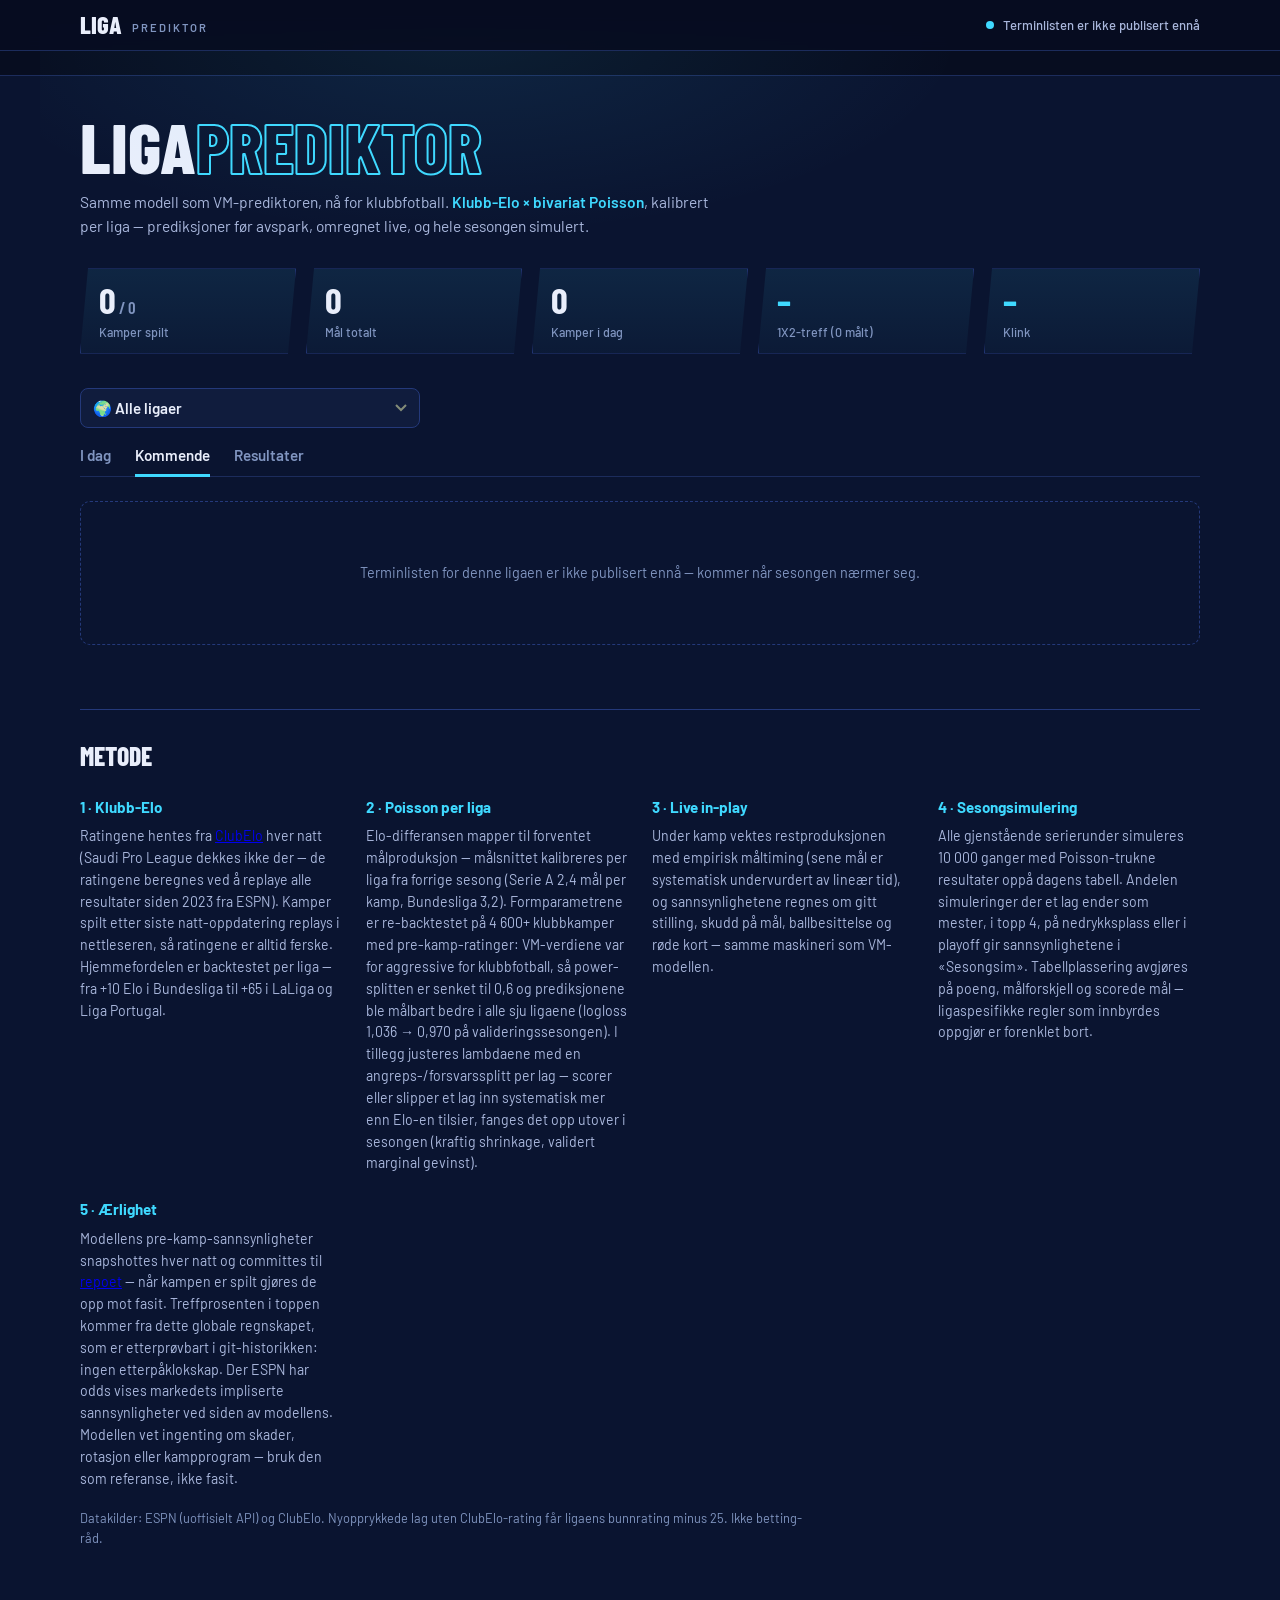
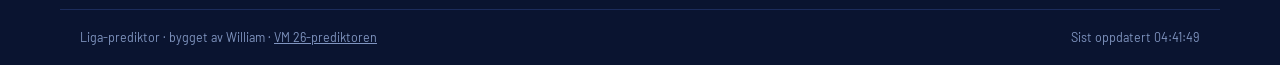
==== site/liga.html @ 2facfec6 "«Alle ligaer» som standard landing + VM-knappen fjernet - Ny all-modus: alle terminlister hentes par" ====
<!DOCTYPE html>
<html lang="nb">
<head>
<meta charset="UTF-8">
<meta name="viewport" content="width=device-width, initial-scale=1.0">
<title>Liga-prediktor · Elo × Poisson</title>
<meta name="description" content="Live prediksjonsmodell for Eliteserien, Premier League, LaLiga, Bundesliga, Serie A, Liga Portugal og Saudi Pro League — klubb-Elo, bivariat Poisson og sesongsimulering.">
<meta property="og:type" content="website">
<meta property="og:title" content="Liga-prediktor">
<meta property="og:description" content="7 ligaer · klubb-Elo × bivariat Poisson · live data fra ESPN. Kampprediksjoner, tabell og simulerte tittel- og nedrykkssjanser.">
<meta property="og:url" content="https://wilolstad.github.io/vm2026-modell/liga.html">
<meta property="og:image" content="https://wilolstad.github.io/vm2026-modell/og.png">
<meta name="twitter:card" content="summary_large_image">
<link rel="preconnect" href="https://fonts.googleapis.com">
<link rel="preconnect" href="https://fonts.gstatic.com" crossorigin>
<link href="https://fonts.googleapis.com/css2?family=Barlow:wght@400;500;600;700&family=Barlow+Condensed:wght@600;700;800&family=IBM+Plex+Mono:wght@400;500;600;700&display=swap" rel="stylesheet">
<link rel="stylesheet" href="styles.css?v=signatur1">
<link rel="icon" href="data:image/svg+xml,<svg xmlns='http://www.w3.org/2000/svg' viewBox='0 0 100 100'><rect width='100' height='100' fill='%230a1430'/><text x='50' y='76' font-size='64' font-family='Arial Black,Arial' font-weight='900' text-anchor='middle' fill='%233fd9ff'>⚽</text></svg>">
</head>
<body>

<header class="topbar">
  <div class="topbar-inner">
    <div class="brand">
      <span class="brand-mark">LIGA</span>
      <span class="brand-sub">Prediktor</span>
    </div>
    <div class="topbar-status" id="topbar-status">
      <span class="dot dot-idle" id="status-dot"></span>
      <span id="status-text">Henter data …</span>
    </div>
  </div>
</header>

<div class="ticker" id="ticker" aria-hidden="true">
  <div class="ticker-track" id="ticker-track"></div>
</div>

<main class="wrap">

  <section class="hero" id="hero">
    <h1 class="masthead">Liga<span class="outline">prediktor</span></h1>
    <p class="hero-sub">Samme modell som VM-prediktoren, nå for klubbfotball. <b>Klubb-Elo × bivariat Poisson</b>, kalibrert per liga — prediksjoner før avspark, omregnet live, og hele sesongen simulert.</p>
    <div class="stats" id="stats"></div>
  </section>

  <section class="controls">
    <div class="lg-row">
      <select id="lg-select" class="lg-select" aria-label="Velg liga"></select>
    </div>
    <nav class="tabs" id="tabs">
      <button data-tab="today"    class="tab">I dag</button>
      <button data-tab="upcoming" class="tab">Kommende</button>
      <button data-tab="results"  class="tab">Resultater</button>
      <button data-tab="table"    class="tab">Tabell</button>
      <button data-tab="sim"      class="tab">Sesongsim</button>
      <button data-tab="power"    class="tab">Elo-rangering</button>
    </nav>
  </section>

  <section id="content" class="content">
    <div class="loading" id="loading">
      <div class="spinner"></div>
      <p>Laster kamper og ratinger …</p>
    </div>
  </section>

  <section class="method">
    <h2>Metode</h2>
    <div class="method-grid">
      <div>
        <h3>1 · Klubb-Elo</h3>
        <p>Ratingene hentes fra <a href="http://clubelo.com" rel="noopener">ClubElo</a> hver natt (Saudi Pro League dekkes ikke der — de ratingene beregnes ved å replaye alle resultater siden 2023 fra ESPN). Kamper spilt etter siste natt-oppdatering replays i nettleseren, så ratingene er alltid ferske. Hjemmefordelen er backtestet per liga — fra +10 Elo i Bundesliga til +65 i LaLiga og Liga Portugal.</p>
      </div>
      <div>
        <h3>2 · Poisson per liga</h3>
        <p>Elo-differansen mapper til forventet målproduksjon — målsnittet kalibreres per liga fra forrige sesong (Serie A 2,4 mål per kamp, Bundesliga 3,2). Formparametrene er re-backtestet på 4 600+ klubbkamper med pre-kamp-ratinger: VM-verdiene var for aggressive for klubbfotball, så power-splitten er senket til 0,6 og prediksjonene ble målbart bedre i alle sju ligaene (logloss 1,036 → 0,970 på valideringssesongen). I tillegg justeres lambdaene med en angreps-/forsvarssplitt per lag — scorer eller slipper et lag inn systematisk mer enn Elo-en tilsier, fanges det opp utover i sesongen (kraftig shrinkage, validert marginal gevinst).</p>
      </div>
      <div>
        <h3>3 · Live in-play</h3>
        <p>Under kamp vektes restproduksjonen med empirisk måltiming (sene mål er systematisk undervurdert av lineær tid), og sannsynlighetene regnes om gitt stilling, skudd på mål, ballbesittelse og røde kort — samme maskineri som VM-modellen.</p>
      </div>
      <div>
        <h3>4 · Sesongsimulering</h3>
        <p>Alle gjenstående serierunder simuleres 10&nbsp;000 ganger med Poisson-trukne resultater oppå dagens tabell. Andelen simuleringer der et lag ender som mester, i topp 4, på nedrykksplass eller i playoff gir sannsynlighetene i «Sesongsim». Tabellplassering avgjøres på poeng, målforskjell og scorede mål — ligaspesifikke regler som innbyrdes oppgjør er forenklet bort.</p>
      </div>
      <div>
        <h3>5 · Ærlighet</h3>
        <p>Modellens pre-kamp-sannsynligheter snapshottes hver natt og committes til <a href="https://github.com/wilolstad/vm2026-modell" rel="noopener">repoet</a> — når kampen er spilt gjøres de opp mot fasit. Treffprosenten i toppen kommer fra dette globale regnskapet, som er etterprøvbart i git-historikken: ingen etterpåklokskap. Der ESPN har odds vises markedets impliserte sannsynligheter ved siden av modellens. Modellen vet ingenting om skader, rotasjon eller kampprogram — bruk den som referanse, ikke fasit.</p>
      </div>
    </div>
    <p class="method-note">Datakilder: ESPN (uoffisielt API) og ClubElo. Nyopprykkede lag uten ClubElo-rating får ligaens bunnrating minus 25. Ikke betting-råd.</p>
  </section>

</main>

<footer class="footer">
  <span>Liga-prediktor · bygget av William · <a href="index.html" style="color:inherit">VM 26-prediktoren</a></span>
  <span id="last-updated"></span>
</footer>

<div class="modal-backdrop" id="modal" hidden>
  <div class="modal" id="modal-card" role="dialog" aria-modal="true"></div>
</div>

<script src="liga.js"></script>
</body>
</html>
---- site/styles.css ----
/* «Signatur» — marineblå studio-identitet, lesbarhet først.
   Elektrisk cyan = modellen, gult = marked/odds. Flate datapaneler;
   skråkutt og glød brukes kun som signatur (stat-chips, LIVE-merker).
   Barlow for innhold, Barlow Condensed til store overskrifter,
   IBM Plex Mono til tall/ticker. */

:root {
  --paper: #0a1430;
  --paper-2: #0c1737;
  --panel: #101c3d;
  --panel-2: #16234a;
  --line: #1c2c5c;
  --line-hard: #24397a;
  --ink: #e9eefb;
  --ink-dim: #a9b7dc;
  --ink-faint: #8095c0;
  --volt: #3fd9ff;
  --volt-dim: #38b8dd;
  --live: #ff453a;
  --away: #8ea3cf;
  --market: #ffd23f;
  --red: #e5484d;
  --disp: "Barlow Condensed", "Arial Narrow", sans-serif;
  --sans: "Barlow", -apple-system, "Segoe UI", sans-serif;
  --mono: "IBM Plex Mono", "SF Mono", ui-monospace, monospace;
}

* { box-sizing: border-box; margin: 0; padding: 0; }

html { scroll-behavior: smooth; }

body {
  background: var(--paper);
  color: var(--ink);
  font-family: var(--sans);
  font-size: 15px;
  line-height: 1.55;
  -webkit-font-smoothing: antialiased;
}

::selection { background: var(--volt); color: #0a1430; }

/* ---------- topbar + ticker ---------- */

.topbar {
  position: sticky; top: 0; z-index: 50;
  background: rgba(7, 13, 32, 0.92);
  backdrop-filter: blur(10px);
  border-bottom: 1px solid var(--line);
}
.topbar-inner {
  max-width: 1160px; margin: 0 auto; padding: 12px 20px;
  display: flex; align-items: center; justify-content: space-between; gap: 16px;
}
.brand { display: flex; align-items: baseline; gap: 10px; }
.brand-mark {
  font-family: var(--disp); font-weight: 800; font-size: 1.55rem;
  line-height: 1; text-transform: uppercase;
}
.brand-mark b { color: var(--volt); }
.brand-sub {
  font-size: 0.7rem; text-transform: uppercase; letter-spacing: 0.18em;
  color: var(--ink-faint); font-weight: 600; transform: translateY(-2px);
}
.topbar-status {
  display: flex; align-items: center; gap: 9px;
  font-size: 0.82rem; color: var(--ink-dim); font-weight: 500; text-align: right;
}
.dot { width: 8px; height: 8px; border-radius: 50%; flex: 0 0 auto; }
.dot-idle { background: var(--ink-faint); }
.dot-ok   { background: var(--volt); }
.dot-live { background: var(--live); animation: pulse 1.3s ease-in-out infinite; }
.dot-err  { background: var(--red); }

@keyframes pulse {
  0%, 100% { box-shadow: 0 0 0 0 rgba(255, 69, 58, 0.6); }
  50%      { box-shadow: 0 0 0 7px rgba(255, 69, 58, 0); }
}

.ticker {
  background: #070d20; border-bottom: 1px solid var(--line);
  overflow: hidden; white-space: nowrap;
}
.ticker-track {
  display: inline-flex; align-items: center; gap: 36px;
  padding: 8px 0; font-family: var(--mono); font-size: 0.78rem;
  color: var(--ink-dim);
  animation: tick 70s linear infinite; will-change: transform;
}
.ticker:hover .ticker-track { animation-play-state: paused; }
@keyframes tick { from { transform: translateX(0); } to { transform: translateX(-50%); } }
.tk b { color: var(--ink); font-weight: 600; }
.tk.live { color: var(--live); font-weight: 600; }
.tk.pre b { color: var(--volt); }
.tk-sep { color: var(--line-hard); }

/* ---------- layout ---------- */

.wrap { max-width: 1160px; margin: 0 auto; padding: 38px 20px 60px; }

.hero {
  margin-bottom: 34px; position: relative;
}
.hero::before {
  content: ""; position: absolute; inset: -80px -40px 0;
  background: radial-gradient(60% 90% at 35% 0%, rgba(63, 217, 255, 0.09), transparent 70%);
  pointer-events: none;
}
.masthead {
  font-family: var(--disp); font-weight: 800; text-transform: uppercase;
  font-size: clamp(2.6rem, 7vw, 4.4rem); line-height: 0.92;
}
.masthead .outline {
  color: transparent; -webkit-text-stroke: 2px var(--volt);
}
.hero-sub {
  margin-top: 12px; color: var(--ink-dim); max-width: 640px; font-size: 0.97rem;
}
.hero-sub b { color: var(--volt); font-weight: 600; }

.stats {
  display: grid; grid-template-columns: repeat(auto-fit, minmax(150px, 1fr));
  gap: 10px; margin-top: 30px;
}
/* skråkuttet chip — del av Signatur-identiteten, brukes kun her og på LIVE */
.stat {
  padding: 12px 18px 10px;
  background: linear-gradient(180deg, rgba(63, 217, 255, 0.09), rgba(63, 217, 255, 0.03));
  border: 1px solid var(--line-hard);
  clip-path: polygon(8px 0, 100% 0, calc(100% - 8px) 100%, 0 100%);
}
.stat .v {
  font-family: var(--disp); font-size: 2.3rem; font-weight: 700; line-height: 1;
}
.stat .v small { font-size: 1.05rem; color: var(--ink-faint); font-weight: 600; }
.stat .k { font-size: 0.78rem; color: var(--ink-faint); margin-top: 5px; font-weight: 500; }
.stat.hit .v { color: var(--volt); }

/* ---------- controls ---------- */

.controls { margin-bottom: 24px; border-bottom: 1px solid var(--line); }
.tabs { display: flex; gap: 24px; flex-wrap: wrap; }
.tab {
  appearance: none; border: none; background: none; cursor: pointer;
  font-family: var(--sans); font-size: 0.95rem; font-weight: 600;
  color: var(--ink-faint); padding: 6px 0 10px;
  border-bottom: 3px solid transparent; margin-bottom: -1px;
  transition: color 0.12s ease;
}
.tab:hover { color: var(--ink-dim); }
.tab.active { color: var(--ink); border-bottom-color: var(--volt); }

.chips { display: flex; gap: 6px; flex-wrap: wrap; padding: 10px 0 14px; }
.chip {
  appearance: none; border: 1px solid var(--line); background: none; cursor: pointer;
  font-family: var(--sans); font-size: 0.8rem; font-weight: 500;
  color: var(--ink-faint); padding: 4px 12px; border-radius: 999px;
  transition: all 0.12s ease;
}
.chip:hover { color: var(--ink-dim); border-color: var(--line-hard); }
.chip.active { color: #0a1430; background: var(--volt); border-color: var(--volt); font-weight: 600; }

/* ---------- match list ---------- */

.day-head {
  display: flex; align-items: center; gap: 14px;
  font-size: 0.9rem; font-weight: 700; color: var(--ink-dim);
  margin: 30px 0 12px;
}
.day-head::after { content: ""; flex: 1; height: 1px; background: var(--line); }
.day-head:first-child { margin-top: 0; }

.match-grid {
  display: grid; grid-template-columns: repeat(auto-fill, minmax(330px, 1fr));
  gap: 12px;
}

.match {
  background: var(--panel); border: 1px solid var(--line); border-radius: 10px;
  padding: 14px 16px 12px;
  cursor: pointer; transition: border-color 0.12s ease, transform 0.12s ease, box-shadow 0.12s ease;
  display: flex; flex-direction: column; gap: 10px;
}
.match:hover {
  border-color: var(--volt-dim);
  transform: translateY(-1px);
  box-shadow: 0 4px 14px rgba(0, 0, 0, 0.35);
}
.match.is-live { border-color: rgba(255, 69, 58, 0.55); }
.match.is-norge { border-left: 4px solid; border-image: linear-gradient(180deg, #ba0c2f 34%, #fff 34% 63%, #00205b 63%) 1; }

.match-meta {
  display: flex; align-items: center; justify-content: space-between;
  font-size: 0.76rem; color: var(--ink-faint); font-weight: 500;
}
.match-meta .round { color: var(--ink-dim); font-weight: 600; }
.match-meta time, .match-meta .ko { font-family: var(--mono); }
.badge-live {
  color: #fff; background: linear-gradient(180deg, var(--live), #d63328);
  display: inline-flex; align-items: center; gap: 7px;
  font-weight: 700; font-family: var(--mono); font-size: 0.72rem;
  padding: 2px 10px;
  clip-path: polygon(5px 0, 100% 0, calc(100% - 5px) 100%, 0 100%);
}
.badge-live::before {
  content: ""; width: 6px; height: 6px; border-radius: 50%;
  background: #fff; animation: pulse 1.3s ease-in-out infinite;
}
.badge-ft { color: var(--ink-faint); }

.match-rows { display: flex; flex-direction: column; gap: 7px; }
.trow { display: flex; align-items: center; gap: 10px; }
.trow img { width: 22px; height: 22px; object-fit: contain; border-radius: 3px; flex: 0 0 auto; }
.trow .flag-ph {
  width: 22px; height: 22px; border-radius: 3px; flex: 0 0 auto;
  background: var(--panel-2); border: 1px dashed var(--line-hard);
}
.trow .tname {
  font-weight: 600; font-size: 0.98rem;
  flex: 1; min-width: 0; overflow: hidden; text-overflow: ellipsis; white-space: nowrap;
}
.trow .tname.tbd { color: var(--ink-faint); font-weight: 400; font-style: italic; }
.trow .tscore {
  font-family: var(--mono); font-weight: 700; font-size: 1.05rem;
  min-width: 22px; text-align: right;
}
.trow.loser .tname, .trow.loser .tscore { color: var(--ink-faint); }
.trow .pens { font-size: 0.72rem; color: var(--volt); font-weight: 600; }
.trow .prob-num { font-family: var(--mono); font-size: 0.78rem; color: var(--ink-faint); min-width: 42px; text-align: right; }
.trow .prob-num.fav { color: var(--volt); font-weight: 600; }

.prob-bar {
  display: flex; height: 7px; border-radius: 4px; overflow: hidden;
  background: var(--panel-2); margin-top: 1px;
}
.prob-bar .pH { background: var(--volt); }
.prob-bar .pD { background: var(--line-hard); }
.prob-bar .pA { background: var(--away); }

.match-foot {
  display: flex; align-items: center; justify-content: space-between; gap: 8px;
  font-size: 0.76rem; color: var(--ink-faint);
}
.match-foot .pred-tag { font-weight: 600; }
.pred-hit  { color: var(--volt-dim); }
.pred-miss { color: var(--red); }
.xres { color: var(--ink-dim); }

.empty {
  padding: 60px 20px; text-align: center; color: var(--ink-faint);
  border: 1px dashed var(--line-hard); border-radius: 10px; font-size: 0.9rem;
}

/* ---------- power ranking ---------- */

.power-table {
  width: 100%; border-collapse: collapse;
  border: 1px solid var(--line); border-radius: 10px; overflow: hidden;
  font-size: 0.92rem;
}
.power-table th {
  text-align: left; font-size: 0.74rem; color: var(--ink-faint);
  padding: 12px 14px; border-bottom: 1px solid var(--line-hard);
  background: var(--panel); font-weight: 600;
}
.power-table td { padding: 10px 14px; border-bottom: 1px solid var(--line); }
.power-table tbody tr:hover { background: var(--panel); }
.power-table tr:last-child td { border-bottom: none; }
.power-table .num { text-align: right; font-family: var(--mono); font-weight: 600; }
.power-table .rank { color: var(--ink-faint); width: 44px; font-family: var(--mono); }
.power-table tr:nth-child(-n+4) .rank { color: var(--volt); font-weight: 700; }
.power-table .tcell { display: flex; align-items: center; gap: 10px; font-weight: 600; }
.power-table .tcell img { width: 20px; height: 20px; object-fit: contain; border-radius: 3px; }
.power-table .up   { color: var(--volt-dim); }
.power-table .down { color: var(--red); }
.power-table .out td { opacity: 0.45; }
.power-table .out .tcell::after {
  content: "Ute"; font-size: 0.68rem; font-weight: 600;
  color: var(--red); border: 1px solid rgba(229, 72, 77, 0.5);
  padding: 1px 8px; border-radius: 999px;
}

/* ---------- vinnersjanser (sim) ---------- */

.sim-intro { color: var(--ink-dim); font-size: 0.88rem; margin-bottom: 16px; max-width: 640px; }
.sim-table .win { color: var(--volt); font-weight: 700; }
.sim-table .sim-barcol { width: 120px; }
.sim-bar { height: 8px; border-radius: 4px; background: var(--panel-2); overflow: hidden; }
.sim-bar i { display: block; height: 100%; background: var(--volt-dim); border-radius: 4px; }
.sim-norge td { background: rgba(63, 217, 255, 0.05); }
.sim-norge .tcell::after {
  content: "🇳🇴"; font-size: 0.8rem;
}

/* ---------- braketten ---------- */

.br-sec {
  display: flex; align-items: center; gap: 14px;
  font-family: var(--disp); font-size: 1.2rem; font-weight: 700;
  text-transform: uppercase; letter-spacing: 0.04em; color: var(--ink);
  margin: 26px 0 14px;
}
.br-sec::after { content: ""; flex: 1; height: 1px; background: var(--line); }
.br-sec .br-sub { font-family: var(--sans); font-size: 0.78rem; font-weight: 500; color: var(--ink-faint); text-transform: none; letter-spacing: 0; }

.groups {
  display: grid; grid-template-columns: repeat(auto-fill, minmax(175px, 1fr));
  gap: 10px;
}
.gtable { background: var(--panel); border: 1px solid var(--line); border-radius: 10px; padding: 10px 12px; }
.gname { font-size: 0.72rem; font-weight: 700; color: var(--ink-faint); margin-bottom: 8px; text-transform: uppercase; letter-spacing: 0.08em; }
.grow {
  display: flex; align-items: center; gap: 7px; padding: 3px 0;
  font-size: 0.82rem; color: var(--ink-faint);
}
.grow img { width: 16px; height: 16px; object-fit: contain; border-radius: 2px; }
.grow .gn { flex: 1; min-width: 0; overflow: hidden; text-overflow: ellipsis; white-space: nowrap; }
.grow .gd { font-family: var(--mono); font-size: 0.72rem; min-width: 26px; text-align: right; }
.grow .gp { font-family: var(--mono); font-weight: 700; min-width: 20px; text-align: right; }
.grow.adv { color: var(--ink); }
.grow.adv .gp { color: var(--volt); }

.norge-path {
  display: flex; align-items: center; gap: 10px; flex-wrap: wrap;
  background: var(--panel); border: 1px solid var(--line); border-radius: 10px;
  padding: 10px 16px; margin-bottom: 20px; font-size: 0.85rem; color: var(--ink-dim);
}
.norge-path .np-label { font-weight: 700; color: var(--ink); }
.norge-path .np-step b { color: var(--volt); font-family: var(--mono); font-weight: 600; }
.norge-path .np-arrow { color: var(--ink-faint); }

.bracket-scroll { overflow-x: auto; padding-bottom: 12px; }
.bracket { display: flex; gap: 12px; min-width: 1250px; align-items: stretch; }
.bracket.b2 { min-width: 1560px; }
.bcol { flex: 1; display: flex; flex-direction: column; min-width: 150px; }
.bracket.b2 .bcol { min-width: 156px; }
.bracket.b2 .bcenter { min-width: 200px; }
.bround {
  font-size: 0.66rem; font-weight: 700; color: var(--ink-faint);
  text-transform: uppercase; letter-spacing: 0.1em; margin-bottom: 10px; text-align: center;
}
.bcol-inner { flex: 1; display: flex; flex-direction: column; justify-content: space-around; gap: 8px; }
.bcenter-inner { justify-content: center; gap: 14px; }

.bmatch {
  position: relative;
  background: var(--panel); border: 1px solid var(--line); border-radius: 8px;
  padding: 6px 8px; cursor: pointer; transition: border-color 0.12s ease;
}
.bmatch:hover { border-color: var(--volt-dim); }
.bmatch.is-live { border-color: rgba(255, 69, 58, 0.55); }
.bmatch.bfinal { border-color: var(--line-hard); box-shadow: 0 0 0 1px var(--line-hard); }

/* koblingsstubber mot midten */
.half-l .bmatch::after, .half-r .bmatch::before {
  content: ""; position: absolute; top: 50%; width: 12px; height: 1px;
  background: var(--line-hard);
}
.half-l .bmatch::after { right: -13px; }
.half-r .bmatch::before { left: -13px; }

.bronze-wrap { margin-top: 18px; }
.bronze-wrap .bround { margin-bottom: 6px; }

.brow { display: flex; align-items: center; gap: 6px; padding: 2px 0; font-size: 0.76rem; }
.brow img { width: 16px; height: 16px; object-fit: contain; border-radius: 2px; flex: 0 0 auto; }
.brow .bph { width: 16px; height: 16px; border-radius: 2px; background: var(--panel-2); border: 1px dashed var(--line-hard); flex: 0 0 auto; }
.brow .bn { flex: 1; min-width: 0; overflow: hidden; text-overflow: ellipsis; white-space: nowrap; font-weight: 600; }
.brow .bn .bslot { font-style: normal; font-family: var(--mono); font-size: 0.62rem; color: var(--ink-faint); font-weight: 500; }
.brow .bs { font-family: var(--mono); font-weight: 700; }
.brow .bs i { font-style: normal; color: var(--volt); font-size: 0.7rem; }
.brow .bp { font-family: var(--mono); font-size: 0.72rem; color: var(--ink-faint); }
.brow .bp.fav { color: var(--volt); font-weight: 600; }
.brow.bwin .bn { color: var(--ink); }
.brow.bloss { opacity: 0.5; }
.brow.tbd .bn { color: var(--ink-dim); font-weight: 500; }

.champ {
  background: linear-gradient(160deg, rgba(63, 217, 255, 0.08), transparent 60%), var(--panel);
  border: 1px solid var(--volt-dim); border-radius: 12px;
  padding: 18px 14px; text-align: center;
}
.champ img { width: 44px; height: 44px; object-fit: contain; margin-bottom: 8px; }
.champ .cn { font-family: var(--disp); font-size: 1.3rem; font-weight: 800; text-transform: uppercase; }
.champ .cp { font-family: var(--mono); color: var(--volt); font-weight: 700; font-size: 1.05rem; margin-top: 2px; }
.champ .crest { font-size: 0.7rem; color: var(--ink-faint); margin-top: 10px; }

/* ---------- bets ---------- */

.bet-hero {
  background: linear-gradient(150deg, rgba(63, 217, 255, 0.09), transparent 55%), var(--panel);
  border: 1px solid var(--volt-dim); border-radius: 14px;
  padding: 20px 24px; margin-bottom: 26px; cursor: pointer;
  transition: transform 0.12s ease;
}
.bet-hero:hover { transform: translateY(-1px); }
.bh-label {
  font-size: 0.7rem; font-weight: 700; text-transform: uppercase; letter-spacing: 0.14em;
  color: var(--volt); margin-bottom: 6px;
}
.bh-market { font-family: var(--disp); font-size: 1.7rem; font-weight: 800; line-height: 1.1; }
.bh-match { color: var(--ink-dim); font-size: 0.9rem; margin-top: 4px; }
.bh-nums { display: flex; gap: 22px; margin-top: 14px; font-size: 0.85rem; color: var(--ink-faint); flex-wrap: wrap; }
.bh-nums b { font-family: var(--mono); color: var(--ink); font-size: 1.05rem; }
.bh-edge b { color: var(--volt); }

.bets-table .bmatchname { color: var(--ink-dim); font-size: 0.84rem; }
.bet-row { cursor: pointer; }

.ledger { display: grid; grid-template-columns: repeat(auto-fit, minmax(170px, 1fr)); gap: 10px; }
.led-card {
  background: var(--panel); border: 1px solid var(--line); border-radius: 10px;
  padding: 14px 16px;
}
.led-card .v { font-family: var(--disp); font-size: 1.6rem; font-weight: 800; line-height: 1; }
.led-card .k { font-size: 0.74rem; color: var(--ink-faint); margin-top: 5px; }
.led-card.good .v { color: var(--volt); }
.led-card.bad .v { color: var(--away); }

.h2h-lg { margin-left: auto; color: var(--ink-faint); font-size: 0.68rem; }

.wp-legend {
  display: flex; gap: 18px; margin-top: 6px;
  font-size: 0.72rem; color: var(--ink-dim);
}
.wp-legend i {
  display: inline-block; width: 10px; height: 10px; border-radius: 2px;
  margin-right: 6px; vertical-align: -1px;
}

/* ---------- turneringsinnsikt ---------- */

.ins-chart {
  display: flex; gap: 10px; align-items: stretch;
  height: 170px; max-width: 560px; margin-bottom: 16px;
}
.ins-col { flex: 1; display: flex; flex-direction: column; align-items: center; gap: 6px; }
.ins-val { font-family: var(--mono); font-size: 0.78rem; color: var(--ink-dim); font-weight: 600; }
.ins-bar { flex: 1; width: 100%; display: flex; align-items: flex-end; background: var(--panel-2); border-radius: 6px; overflow: hidden; }
.ins-bar i { display: block; width: 100%; background: var(--volt); border-radius: 6px 6px 0 0; min-height: 3px; }
.ins-lbl { font-size: 0.7rem; color: var(--ink-faint); font-family: var(--mono); }
.ins-facts {
  display: flex; flex-wrap: wrap; gap: 8px 22px;
  font-size: 0.85rem; color: var(--ink-dim); margin-bottom: 10px;
}
.ins-facts b { color: var(--volt); font-family: var(--mono); font-weight: 600; }

/* ---------- value-badge ---------- */

.value-badge {
  display: inline-block; font-size: 0.66rem; font-weight: 700;
  color: var(--market); border: 1px solid rgba(255, 210, 63, 0.5); border-radius: 999px;
  padding: 0 8px; margin-right: 6px; text-transform: uppercase; letter-spacing: 0.06em;
  vertical-align: 1px;
}

/* ---------- modell vs. marked ---------- */

.mvm { width: 100%; border-collapse: collapse; font-size: 0.84rem; }
.mvm th {
  font-size: 0.74rem; color: var(--ink-faint); font-weight: 600; text-align: right;
  padding: 4px 8px; max-width: 90px; overflow: hidden; text-overflow: ellipsis; white-space: nowrap;
}
.mvm th:first-child { text-align: left; }
.mvm td { padding: 5px 8px; text-align: right; font-family: var(--mono); border-top: 1px solid var(--line); }
.mvm td:first-child { text-align: left; font-family: var(--sans); color: var(--ink-dim); }
.mvm .diff td { color: var(--ink-faint); }
.mvm .diff td.pos { color: var(--volt); font-weight: 600; }
.mvm .diff td.neg { color: var(--away); font-weight: 600; }
.mvm-note { font-size: 0.76rem; color: var(--ink-faint); margin-top: 8px; }

/* ---------- kampstatistikk-dueller ---------- */

.stat-duel {
  display: grid; grid-template-columns: 52px 1fr 52px; grid-template-rows: auto auto;
  gap: 2px 12px; align-items: center; margin-bottom: 10px;
}
.stat-duel .sv { font-family: var(--mono); font-size: 0.82rem; font-weight: 600; }
.stat-duel .sv:first-child { text-align: left; }
.stat-duel .sv:nth-of-type(2) { text-align: right; }
.stat-duel .sd-bars { display: flex; gap: 3px; height: 7px; }
.stat-duel .sd-bars i { display: block; height: 100%; border-radius: 4px; }
.stat-duel .sd-bars .l { background: var(--volt); margin-left: auto; }
.stat-duel .sd-bars .r { background: var(--away); }
.stat-duel .sd-bars { flex-direction: row; }
.stat-duel .sd-bars .l { order: 1; }
.stat-duel .sd-bars .r { order: 2; }
.stat-duel .sl {
  grid-column: 1 / -1; text-align: center; font-size: 0.72rem; color: var(--ink-faint);
}

.m-event {
  display: flex; gap: 10px; align-items: baseline;
  font-size: 0.8rem; color: var(--ink-dim); margin-bottom: 7px;
}
.m-event .ec { font-family: var(--mono); color: var(--ink-faint); min-width: 44px; text-align: right; flex: 0 0 auto; }
.m-event .ei { flex: 0 0 auto; }

/* ---------- modal ---------- */

.modal-backdrop[hidden] { display: none; }
.modal-backdrop {
  position: fixed; inset: 0; z-index: 100;
  background: rgba(7, 9, 5, 0.8);
  display: flex; align-items: center; justify-content: center; padding: 20px;
}
.modal {
  background: var(--paper-2); border: 1px solid var(--line-hard);
  border-top: 4px solid var(--volt); border-radius: 12px;
  max-width: 530px; width: 100%;
  max-height: 88vh; overflow-y: auto; padding: 24px 26px 26px;
  box-shadow: 0 18px 50px rgba(0, 0, 0, 0.55);
}
.modal .m-round {
  font-size: 0.8rem; font-weight: 600; color: var(--ink-faint); margin-bottom: 16px;
  display: flex; justify-content: space-between; align-items: center;
}
.m-close {
  appearance: none; border: 1px solid var(--line-hard); background: none; color: var(--ink-dim);
  width: 30px; height: 30px; border-radius: 8px; cursor: pointer; font-size: 0.9rem; line-height: 1;
}
.m-close:hover { color: #0a1430; background: var(--volt); border-color: var(--volt); }

.m-teams { display: flex; align-items: center; justify-content: space-between; gap: 12px; margin-bottom: 8px; }
.m-team { flex: 1; text-align: center; }
.m-team img { width: 50px; height: 50px; object-fit: contain; margin-bottom: 10px; }
.m-team .n { font-weight: 700; font-size: 1.05rem; }
.m-team .e { font-size: 0.76rem; color: var(--ink-faint); margin-top: 2px; font-family: var(--mono); }
.m-score {
  font-family: var(--disp); font-size: 2.5rem; font-weight: 800;
  text-align: center; min-width: 96px; line-height: 1;
}
.m-score small {
  display: block; font-family: var(--sans); font-size: 0.76rem; color: var(--ink-dim);
  margin-top: 6px; font-weight: 500;
}
.m-when { text-align: center; color: var(--ink-faint); font-size: 0.82rem; margin-bottom: 16px; }

.m-sec {
  font-size: 0.78rem; font-weight: 600; color: var(--ink-faint); margin: 22px 0 10px;
  display: flex; align-items: center; gap: 12px;
}
.m-sec::after { content: ""; flex: 1; height: 1px; background: var(--line); }

.m-probs { display: flex; gap: 8px; }
.m-prob {
  flex: 1; border: 1px solid var(--line); border-radius: 10px; padding: 10px 8px;
  text-align: center; background: var(--panel);
}
.m-prob .p { font-family: var(--disp); font-size: 1.5rem; font-weight: 700; line-height: 1; }
.m-prob .l { font-size: 0.74rem; color: var(--ink-faint); margin-top: 5px; }
.m-prob.best { border-color: var(--volt-dim); }
.m-prob.best .p { color: var(--volt); }

.m-advance {
  margin-top: 10px; border: 1px solid var(--line); background: var(--panel);
  border-radius: 10px; padding: 10px 14px; font-size: 0.84rem; color: var(--ink-dim);
  display: flex; justify-content: space-between; gap: 10px; flex-wrap: wrap;
}
.m-advance b { color: var(--ink); }

.scoreline { display: flex; align-items: center; gap: 12px; margin-bottom: 7px; }
.scoreline .s { font-family: var(--mono); font-weight: 600; min-width: 48px; font-size: 0.86rem; }
.scoreline .bar { flex: 1; height: 8px; border-radius: 4px; background: var(--panel-2); overflow: hidden; }
.scoreline .bar i { display: block; height: 100%; background: var(--volt-dim); border-radius: 4px; }
.scoreline .pc { font-family: var(--mono); font-size: 0.78rem; color: var(--ink-dim); min-width: 52px; text-align: right; }

.m-venue { color: var(--ink-faint); font-size: 0.78rem; margin-top: 18px; text-align: center; }

/* ---------- metode / footer ---------- */

.method { margin-top: 64px; padding-top: 26px; border-top: 1px solid var(--line-hard); }
.method h2 {
  font-family: var(--disp); font-size: 1.6rem; font-weight: 800;
  text-transform: uppercase; margin-bottom: 20px;
}
.method-grid { display: grid; grid-template-columns: repeat(auto-fit, minmax(260px, 1fr)); gap: 24px; }
.method-grid h3 { font-size: 0.95rem; font-weight: 700; margin-bottom: 6px; color: var(--volt); }
.method-grid p { font-size: 0.88rem; color: var(--ink-dim); }
.method-note { margin-top: 20px; font-size: 0.8rem; color: var(--ink-faint); max-width: 740px; }

.footer {
  border-top: 1px solid var(--line); padding: 18px 20px;
  display: flex; justify-content: space-between; gap: 12px; flex-wrap: wrap;
  max-width: 1160px; margin: 0 auto;
  font-size: 0.78rem; color: var(--ink-faint);
}

/* ---------- loading ---------- */

.loading { padding: 70px 20px; text-align: center; color: var(--ink-dim); font-size: 0.9rem; }
.spinner {
  width: 32px; height: 32px; margin: 0 auto 16px;
  border: 3px solid var(--line); border-top-color: var(--volt);
  border-radius: 50%; animation: spin 0.8s linear infinite;
}
@keyframes spin { to { transform: rotate(360deg); } }

.table-scroll { overflow-x: auto; -webkit-overflow-scrolling: touch; }
.table-scroll .sim-table { min-width: 640px; }

.mkt-row {
  display: grid; grid-template-columns: 1fr auto 1fr auto;
  gap: 10px; align-items: baseline;
  padding: 7px 0; border-bottom: 1px solid var(--line);
  font-size: 0.82rem; color: var(--ink-dim);
}
.mkt-row:last-of-type { border-bottom: none; }
.mkt-row b { font-family: var(--mono); font-weight: 600; color: var(--ink); text-align: right; }
.mkt-row span:nth-child(3) { text-align: right; color: var(--ink-faint); }

@media (max-width: 640px) {
  .match-grid { grid-template-columns: 1fr; }
  .m-teams { gap: 6px; }
  .m-score { font-size: 1.8rem; min-width: 66px; }
  .stats { grid-template-columns: repeat(2, 1fr); }
  .stat { border-right: none; padding-right: 0; }
  .stat .v { font-size: 1.9rem; }
  .wrap { padding-top: 26px; }
  .hero-sub { font-size: 0.9rem; }
  .tabs { gap: 16px; }
  .topbar-status { font-size: 0.72rem; }
  .modal { padding: 18px 16px 20px; }
  .m-probs { gap: 5px; }
  .m-prob .p { font-size: 1.2rem; }
  .mkt-row { grid-template-columns: 1fr auto; }
  .mkt-row span:nth-child(3) { text-align: left; }
  .norge-path { font-size: 0.78rem; }
}

@media (prefers-reduced-motion: reduce) {
  .ticker-track { animation: none; }
  .dot-live, .badge-live::before { animation: none; }
}

/* ---------- liga-siden ---------- */

.topnav a {
  color: var(--ink-dim); text-decoration: none; font-size: 0.78rem;
  font-weight: 600; text-transform: uppercase; letter-spacing: 0.12em;
  padding: 6px 10px; border: 1px solid var(--line); border-radius: 6px;
  transition: color 0.15s, border-color 0.15s;
}
.topnav a:hover { color: var(--volt); border-color: var(--line-hard); }

.lg-row { margin-bottom: 12px; }
.lg-select {
  width: 100%; max-width: 340px;
  background: var(--panel); color: var(--ink);
  border: 1px solid var(--line-hard); border-radius: 8px;
  padding: 10px 12px; font-family: var(--sans); font-size: 0.95rem;
  font-weight: 600; cursor: pointer;
  appearance: none;
  background-image: url("data:image/svg+xml,%3Csvg xmlns='http://www.w3.org/2000/svg' width='12' height='8'%3E%3Cpath d='M1 1l5 5 5-5' stroke='%23838c78' stroke-width='2' fill='none'/%3E%3C/svg%3E");
  background-repeat: no-repeat; background-position: right 12px center;
}
.lg-select:focus { outline: none; border-color: var(--volt-dim); }

.power-table .num-h { text-align: right; }

.lg-table .z-title td { background: rgba(63, 217, 255, 0.11); }
.lg-table .z-top td   { background: rgba(63, 217, 255, 0.05); }
.lg-table .z-po td    { background: rgba(255, 210, 63, 0.09); }
.lg-table .z-rel td   { background: rgba(229, 72, 77, 0.09); }

/* form-kolonnen i ligatabellen */
.form-h { text-align: right; }
.form-cell { text-align: right; white-space: nowrap; }
.fdot {
  display: inline-block; width: 9px; height: 9px; border-radius: 50%;
  margin-left: 3px;
}
.fdot.fw { background: var(--volt-dim); }
.fdot.fd { background: var(--line-hard); }
.fdot.fl { background: var(--red); }

/* «Alle ligaer»-modus: liga-spesifikke faner skjules */
.tabs.all-mode .tab[data-tab="table"],
.tabs.all-mode .tab[data-tab="sim"],
.tabs.all-mode .tab[data-tab="power"] { display: none; }
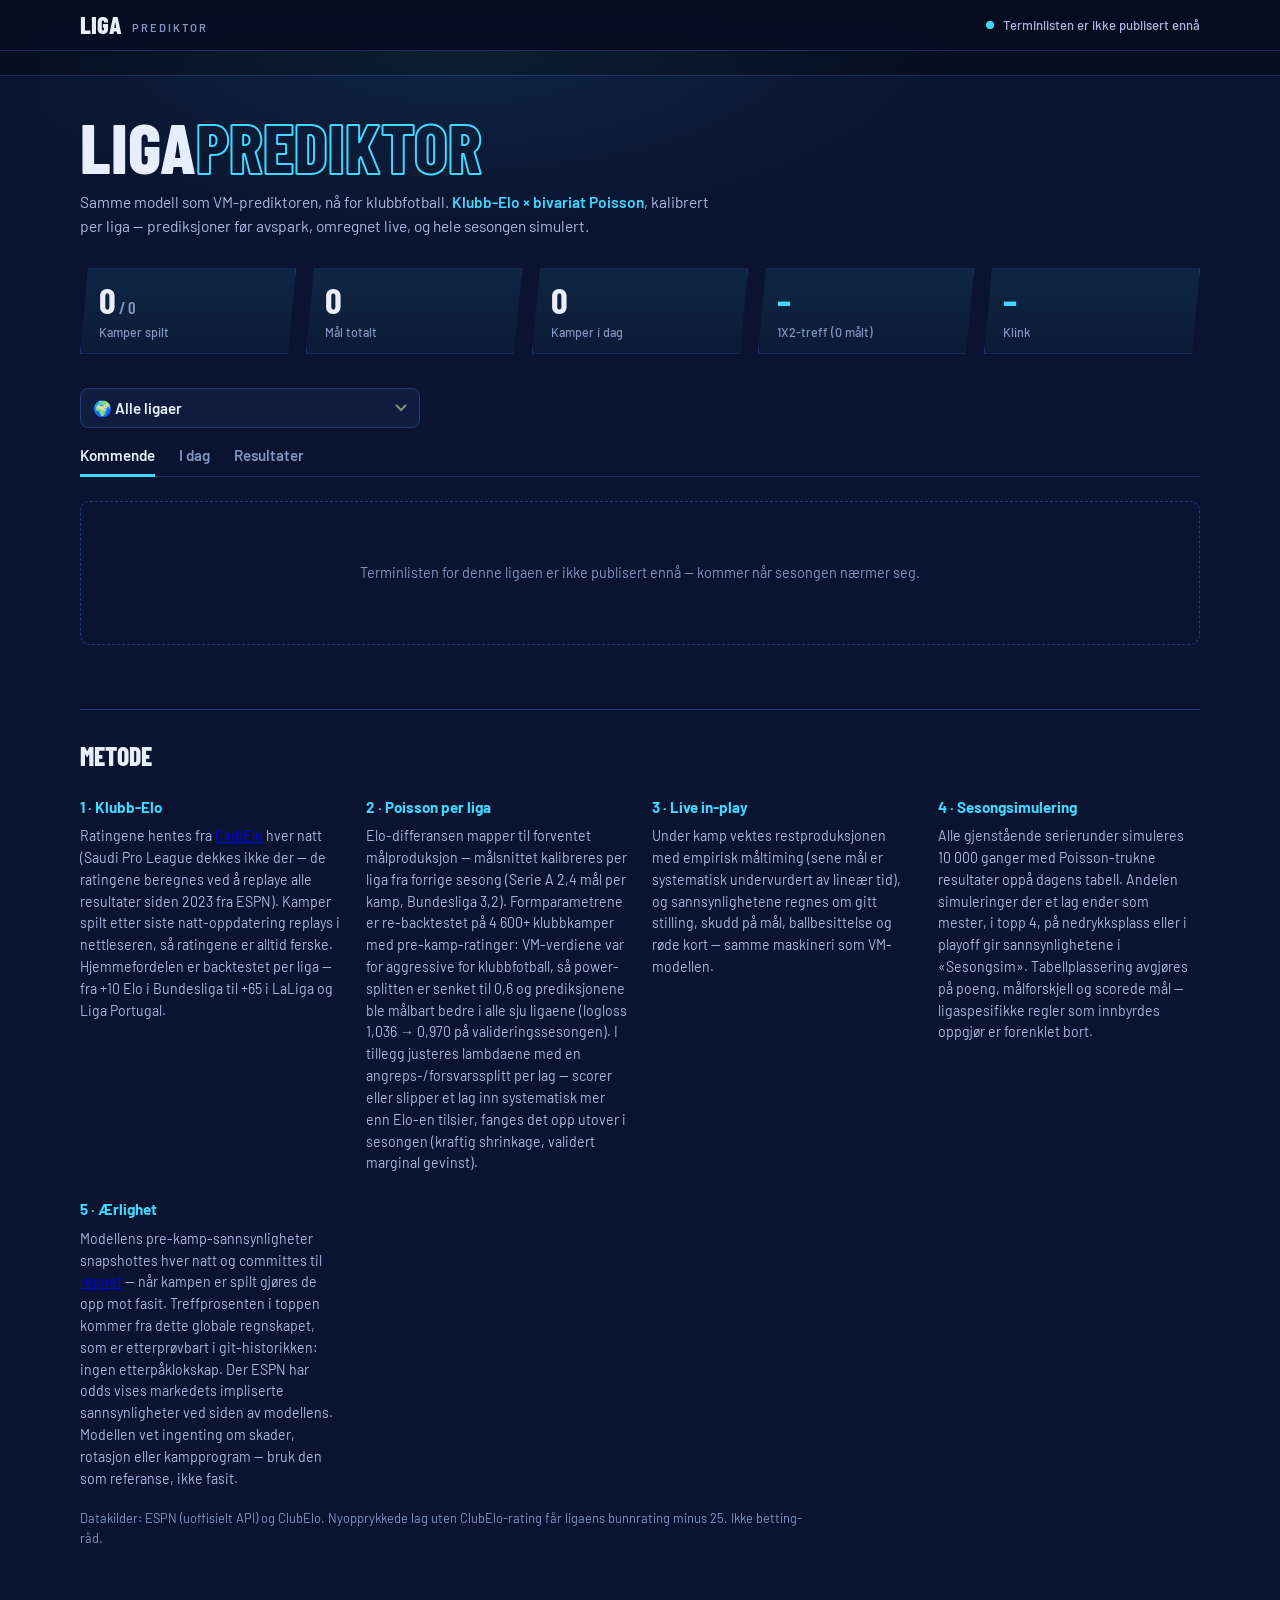
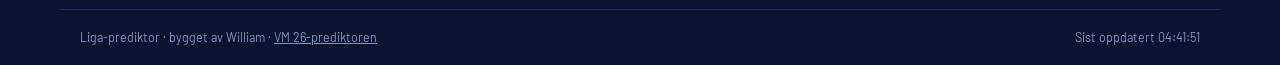
==== commit 72dc6f4e: "Kommende først: landingsfane alltid «Kommende», «I dag» flyttet bak Co-Authored-By: Claude Fable 5 <" ====
--- a/site/liga.html
+++ b/site/liga.html
@@ -49,8 +49,8 @@
       <select id="lg-select" class="lg-select" aria-label="Velg liga"></select>
     </div>
     <nav class="tabs" id="tabs">
+      <button data-tab="upcoming" class="tab">Kommende</button>
       <button data-tab="today"    class="tab">I dag</button>
-      <button data-tab="upcoming" class="tab">Kommende</button>
       <button data-tab="results"  class="tab">Resultater</button>
       <button data-tab="table"    class="tab">Tabell</button>
       <button data-tab="sim"      class="tab">Sesongsim</button>
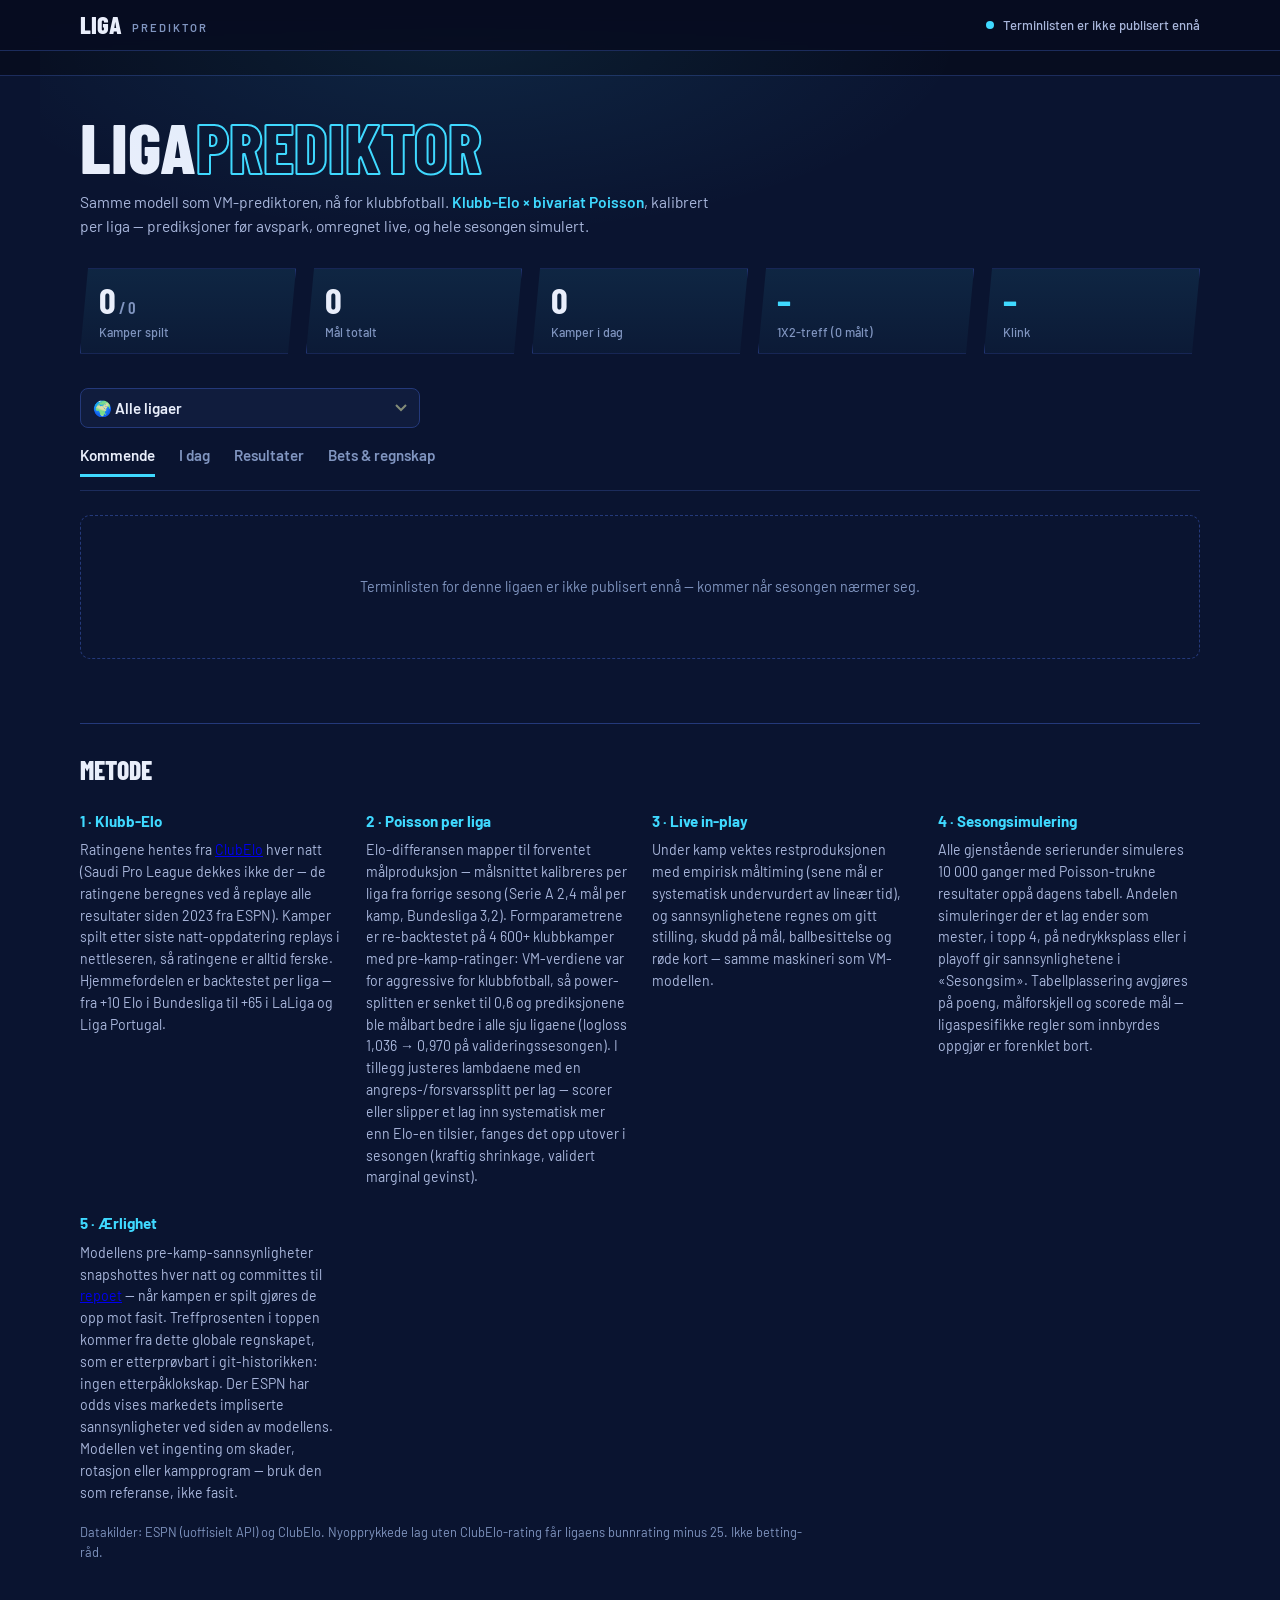
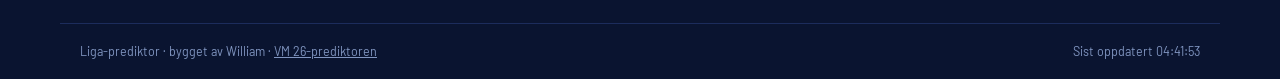
==== commit f5877444: "Bets & regnskap-fane, liga-filter, forventet sluttpoeng - Bets & regnskap-fane: modellens picks i sp" ====
--- a/site/liga.html
+++ b/site/liga.html
@@ -14,7 +14,7 @@
 <link rel="preconnect" href="https://fonts.googleapis.com">
 <link rel="preconnect" href="https://fonts.gstatic.com" crossorigin>
 <link href="https://fonts.googleapis.com/css2?family=Barlow:wght@400;500;600;700&family=Barlow+Condensed:wght@600;700;800&family=IBM+Plex+Mono:wght@400;500;600;700&display=swap" rel="stylesheet">
-<link rel="stylesheet" href="styles.css?v=signatur1">
+<link rel="stylesheet" href="styles.css?v=signatur2">
 <link rel="icon" href="data:image/svg+xml,<svg xmlns='http://www.w3.org/2000/svg' viewBox='0 0 100 100'><rect width='100' height='100' fill='%230a1430'/><text x='50' y='76' font-size='64' font-family='Arial Black,Arial' font-weight='900' text-anchor='middle' fill='%233fd9ff'>⚽</text></svg>">
 </head>
 <body>
@@ -52,10 +52,12 @@
       <button data-tab="upcoming" class="tab">Kommende</button>
       <button data-tab="today"    class="tab">I dag</button>
       <button data-tab="results"  class="tab">Resultater</button>
+      <button data-tab="bets"     class="tab">Bets &amp; regnskap</button>
       <button data-tab="table"    class="tab">Tabell</button>
       <button data-tab="sim"      class="tab">Sesongsim</button>
       <button data-tab="power"    class="tab">Elo-rangering</button>
     </nav>
+    <div class="lg-chips" id="lg-chips"></div>
   </section>
 
   <section id="content" class="content">
--- a/site/styles.css
+++ b/site/styles.css
@@ -678,3 +678,19 @@
 .tabs.all-mode .tab[data-tab="table"],
 .tabs.all-mode .tab[data-tab="sim"],
 .tabs.all-mode .tab[data-tab="power"] { display: none; }
+
+/* liga-filter-chips i «Alle ligaer»-modus */
+.lg-chips { display: none; gap: 7px; flex-wrap: wrap; padding: 12px 0 2px; }
+.lg-chips.show { display: flex; }
+.lg-chip {
+  appearance: none; cursor: pointer; font-family: var(--sans);
+  font-size: 0.8rem; font-weight: 600; padding: 5px 12px; border-radius: 999px;
+  border: 1px solid var(--line-hard); background: var(--panel);
+  color: var(--ink-faint); transition: all 0.12s ease; opacity: 0.55;
+}
+.lg-chip:hover { color: var(--ink-dim); border-color: var(--volt-dim); }
+.lg-chip.on {
+  opacity: 1; color: var(--ink); background: var(--panel-2);
+  border-color: var(--volt-dim);
+}
+.sim-table .xpts { color: var(--ink); font-weight: 700; }
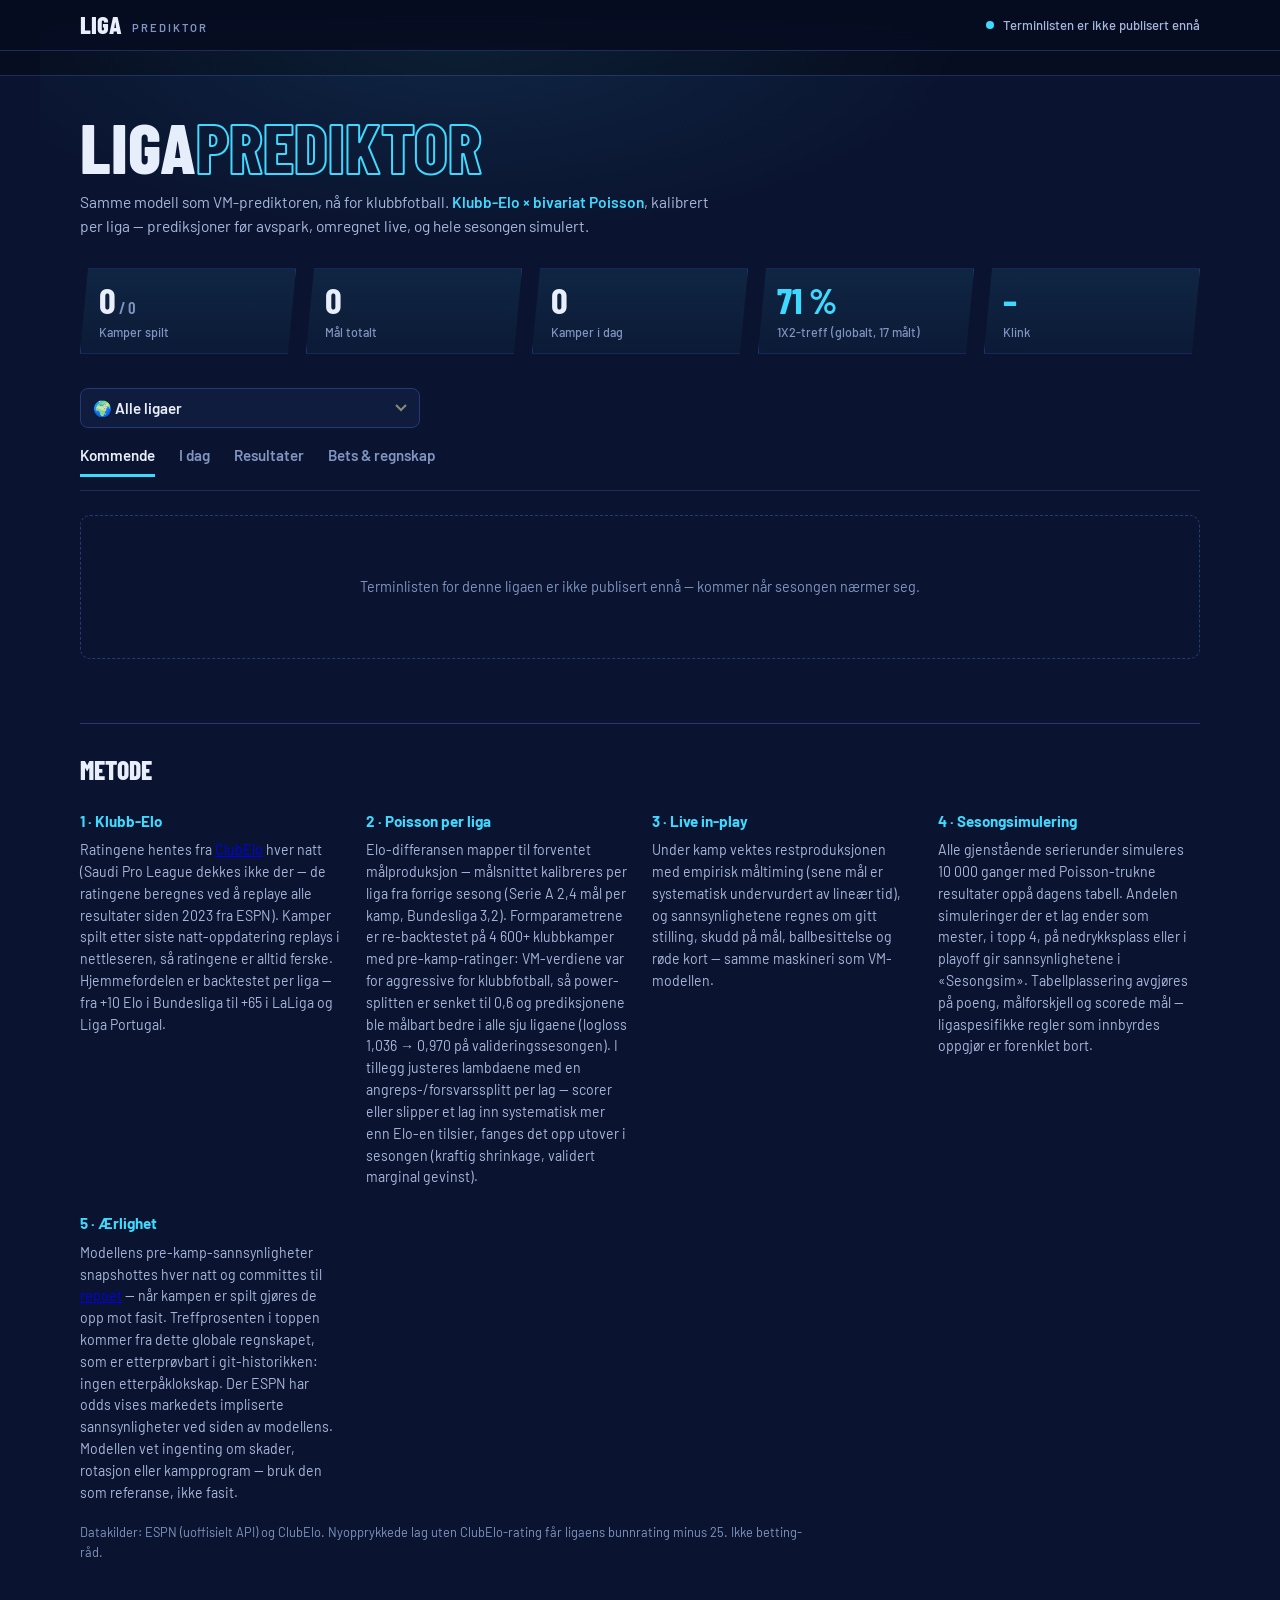
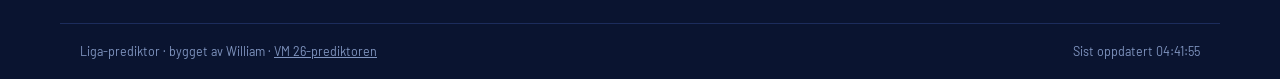
==== commit 2c498ac3: "Fiks: ESPN 403 (manglende Accept-header) + robusthet mot tom ratingsfil ROT-ÅRSAK: ESPN begynte aug." ====
--- a/site/liga.html
+++ b/site/liga.html
@@ -14,7 +14,7 @@
 <link rel="preconnect" href="https://fonts.googleapis.com">
 <link rel="preconnect" href="https://fonts.gstatic.com" crossorigin>
 <link href="https://fonts.googleapis.com/css2?family=Barlow:wght@400;500;600;700&family=Barlow+Condensed:wght@600;700;800&family=IBM+Plex+Mono:wght@400;500;600;700&display=swap" rel="stylesheet">
-<link rel="stylesheet" href="styles.css?v=signatur2">
+<link rel="stylesheet" href="styles.css?v=signatur3">
 <link rel="icon" href="data:image/svg+xml,<svg xmlns='http://www.w3.org/2000/svg' viewBox='0 0 100 100'><rect width='100' height='100' fill='%230a1430'/><text x='50' y='76' font-size='64' font-family='Arial Black,Arial' font-weight='900' text-anchor='middle' fill='%233fd9ff'>⚽</text></svg>">
 </head>
 <body>
--- a/site/styles.css
+++ b/site/styles.css
@@ -694,3 +694,12 @@
   border-color: var(--volt-dim);
 }
 .sim-table .xpts { color: var(--ink); font-weight: 700; }
+
+/* advarsel når ratingene mangler (datakilde nede) */
+.rating-warn {
+  background: rgba(255, 210, 63, 0.10);
+  border: 1px solid rgba(255, 210, 63, 0.4);
+  border-radius: 8px; padding: 12px 16px; margin-bottom: 18px;
+  font-size: 0.9rem; color: var(--ink-dim); line-height: 1.5;
+}
+.rating-warn b { color: var(--market); }
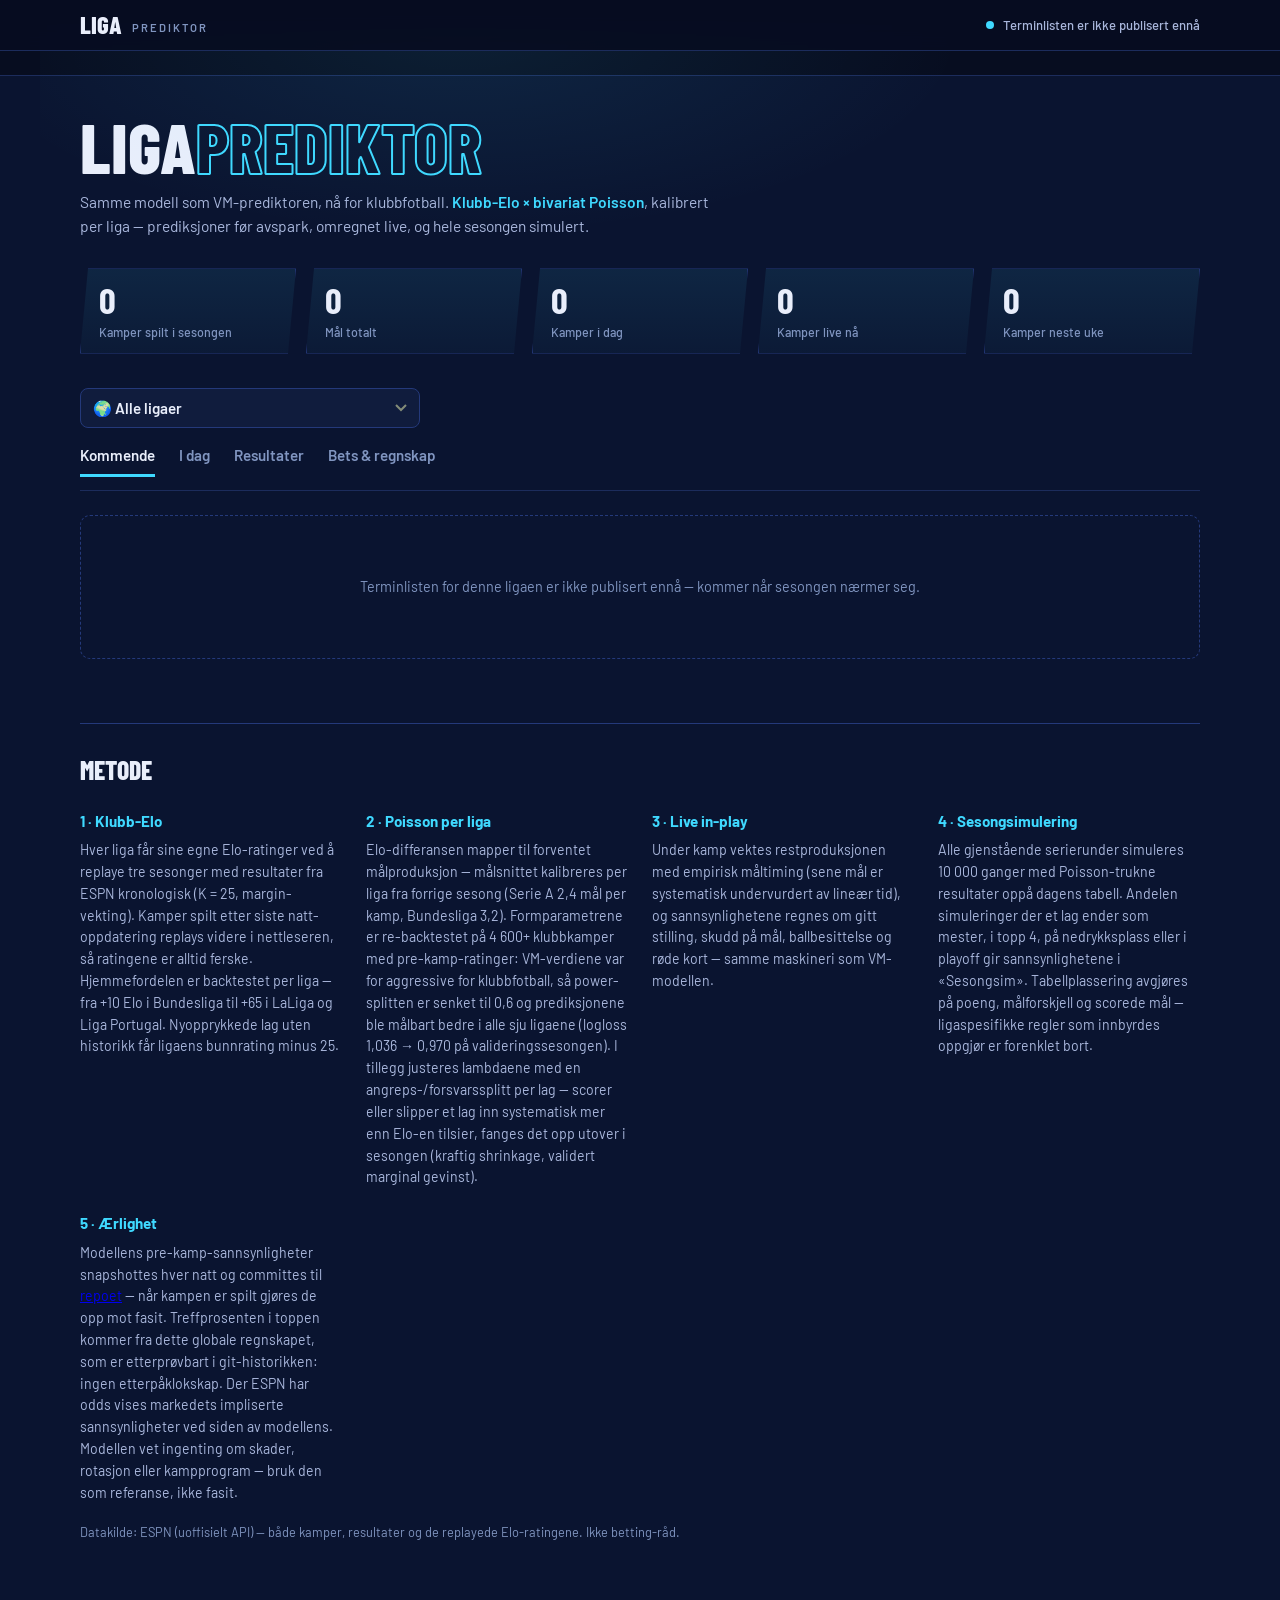
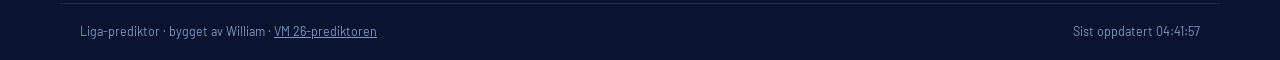
==== commit f33d69ce: "Fiks stat-boksene: aggreger treff på tvers i all-modus, alltid fulle tall - Klink/treff leste localS" ====
--- a/site/liga.html
+++ b/site/liga.html
@@ -14,7 +14,7 @@
 <link rel="preconnect" href="https://fonts.googleapis.com">
 <link rel="preconnect" href="https://fonts.gstatic.com" crossorigin>
 <link href="https://fonts.googleapis.com/css2?family=Barlow:wght@400;500;600;700&family=Barlow+Condensed:wght@600;700;800&family=IBM+Plex+Mono:wght@400;500;600;700&display=swap" rel="stylesheet">
-<link rel="stylesheet" href="styles.css?v=signatur3">
+<link rel="stylesheet" href="styles.css?v=signatur4">
 <link rel="icon" href="data:image/svg+xml,<svg xmlns='http://www.w3.org/2000/svg' viewBox='0 0 100 100'><rect width='100' height='100' fill='%230a1430'/><text x='50' y='76' font-size='64' font-family='Arial Black,Arial' font-weight='900' text-anchor='middle' fill='%233fd9ff'>⚽</text></svg>">
 </head>
 <body>
@@ -72,7 +72,7 @@
     <div class="method-grid">
       <div>
         <h3>1 · Klubb-Elo</h3>
-        <p>Ratingene hentes fra <a href="http://clubelo.com" rel="noopener">ClubElo</a> hver natt (Saudi Pro League dekkes ikke der — de ratingene beregnes ved å replaye alle resultater siden 2023 fra ESPN). Kamper spilt etter siste natt-oppdatering replays i nettleseren, så ratingene er alltid ferske. Hjemmefordelen er backtestet per liga — fra +10 Elo i Bundesliga til +65 i LaLiga og Liga Portugal.</p>
+        <p>Hver liga får sine egne Elo-ratinger ved å replaye tre sesonger med resultater fra ESPN kronologisk (K&nbsp;=&nbsp;25, margin-vekting). Kamper spilt etter siste natt-oppdatering replays videre i nettleseren, så ratingene er alltid ferske. Hjemmefordelen er backtestet per liga — fra +10 Elo i Bundesliga til +65 i LaLiga og Liga Portugal. Nyopprykkede lag uten historikk får ligaens bunnrating minus 25.</p>
       </div>
       <div>
         <h3>2 · Poisson per liga</h3>
@@ -91,7 +91,7 @@
         <p>Modellens pre-kamp-sannsynligheter snapshottes hver natt og committes til <a href="https://github.com/wilolstad/vm2026-modell" rel="noopener">repoet</a> — når kampen er spilt gjøres de opp mot fasit. Treffprosenten i toppen kommer fra dette globale regnskapet, som er etterprøvbart i git-historikken: ingen etterpåklokskap. Der ESPN har odds vises markedets impliserte sannsynligheter ved siden av modellens. Modellen vet ingenting om skader, rotasjon eller kampprogram — bruk den som referanse, ikke fasit.</p>
       </div>
     </div>
-    <p class="method-note">Datakilder: ESPN (uoffisielt API) og ClubElo. Nyopprykkede lag uten ClubElo-rating får ligaens bunnrating minus 25. Ikke betting-råd.</p>
+    <p class="method-note">Datakilde: ESPN (uoffisielt API) — både kamper, resultater og de replayede Elo-ratingene. Ikke betting-råd.</p>
   </section>
 
 </main>
--- a/site/styles.css
+++ b/site/styles.css
@@ -703,3 +703,6 @@
   font-size: 0.9rem; color: var(--ink-dim); line-height: 1.5;
 }
 .rating-warn b { color: var(--market); }
+
+/* stat-boks som venter på data (regnskap ikke gjort opp ennå) */
+.stat.pending .v { color: var(--ink-faint); }
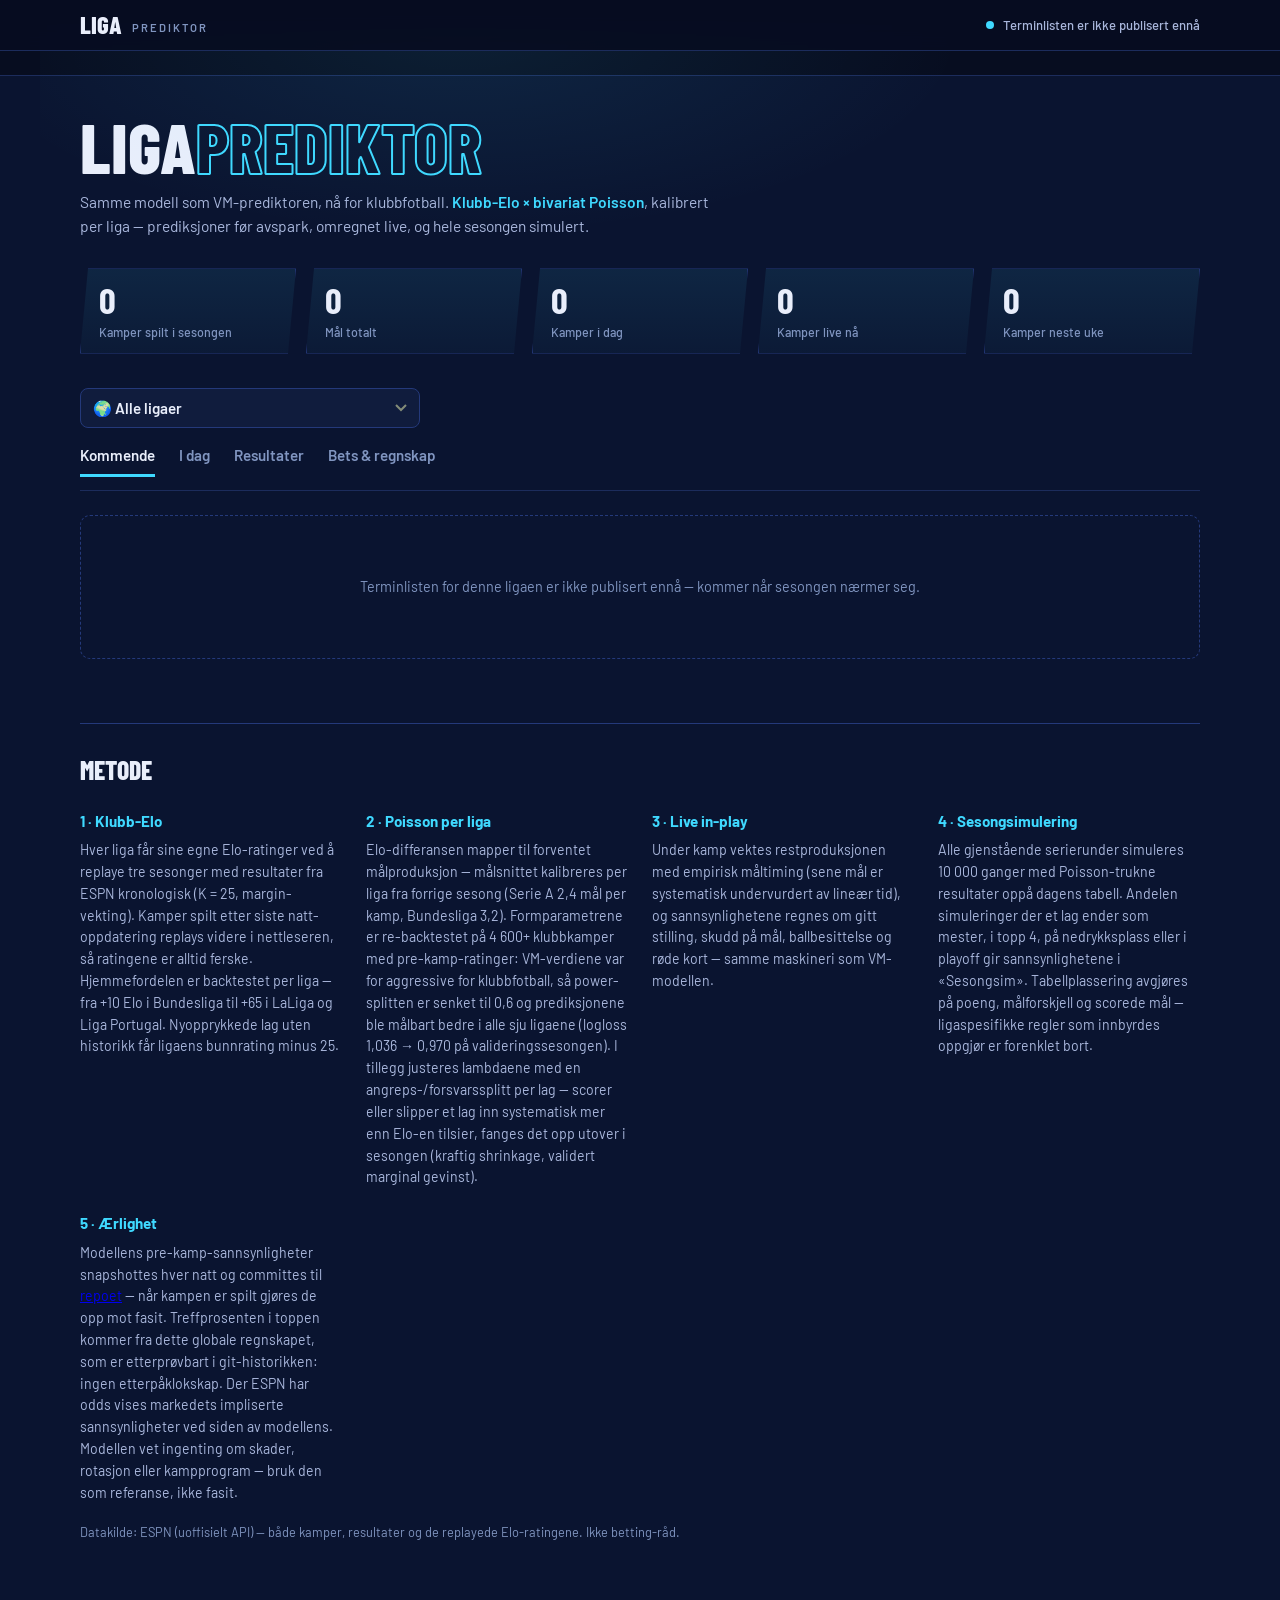
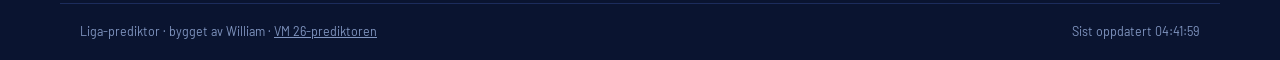
==== commit da4e8027: "Treff + klink som VM-siden: out-of-sample replay av hele sesongen Liga-siden lagret aldri en prediks" ====
--- a/site/liga.html
+++ b/site/liga.html
@@ -14,7 +14,7 @@
 <link rel="preconnect" href="https://fonts.googleapis.com">
 <link rel="preconnect" href="https://fonts.gstatic.com" crossorigin>
 <link href="https://fonts.googleapis.com/css2?family=Barlow:wght@400;500;600;700&family=Barlow+Condensed:wght@600;700;800&family=IBM+Plex+Mono:wght@400;500;600;700&display=swap" rel="stylesheet">
-<link rel="stylesheet" href="styles.css?v=signatur4">
+<link rel="stylesheet" href="styles.css?v=signatur5">
 <link rel="icon" href="data:image/svg+xml,<svg xmlns='http://www.w3.org/2000/svg' viewBox='0 0 100 100'><rect width='100' height='100' fill='%230a1430'/><text x='50' y='76' font-size='64' font-family='Arial Black,Arial' font-weight='900' text-anchor='middle' fill='%233fd9ff'>⚽</text></svg>">
 </head>
 <body>
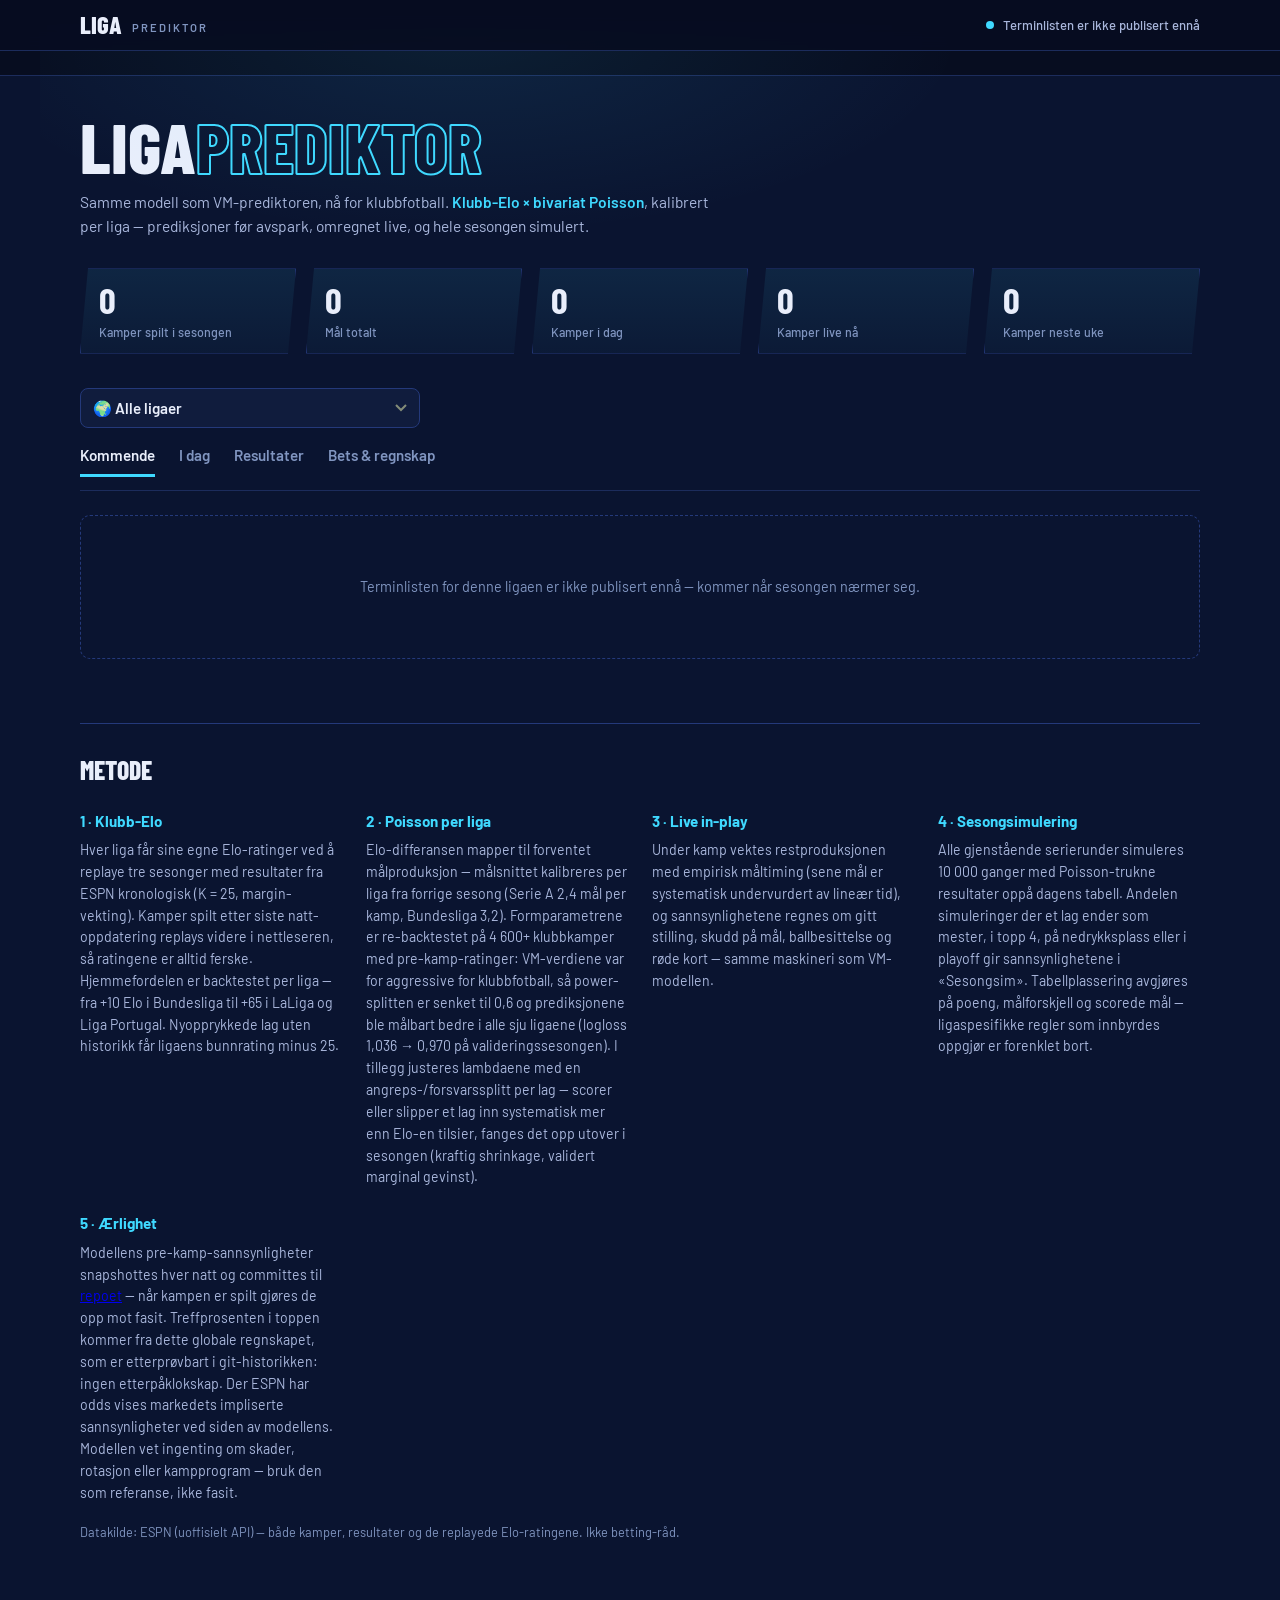
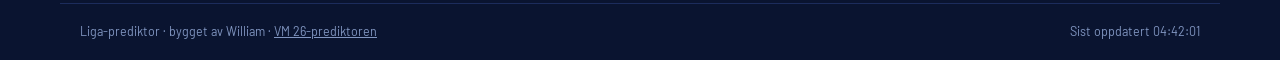
==== commit d7329f19: "Cache-bust liga.js/app.js så tilbakevendende brukere får fikset JS Uten versjon-param serverte nettl" ====
--- a/site/liga.html
+++ b/site/liga.html
@@ -105,6 +105,6 @@
   <div class="modal" id="modal-card" role="dialog" aria-modal="true"></div>
 </div>
 
-<script src="liga.js"></script>
+<script src="liga.js?v=20260923"></script>
 </body>
 </html>
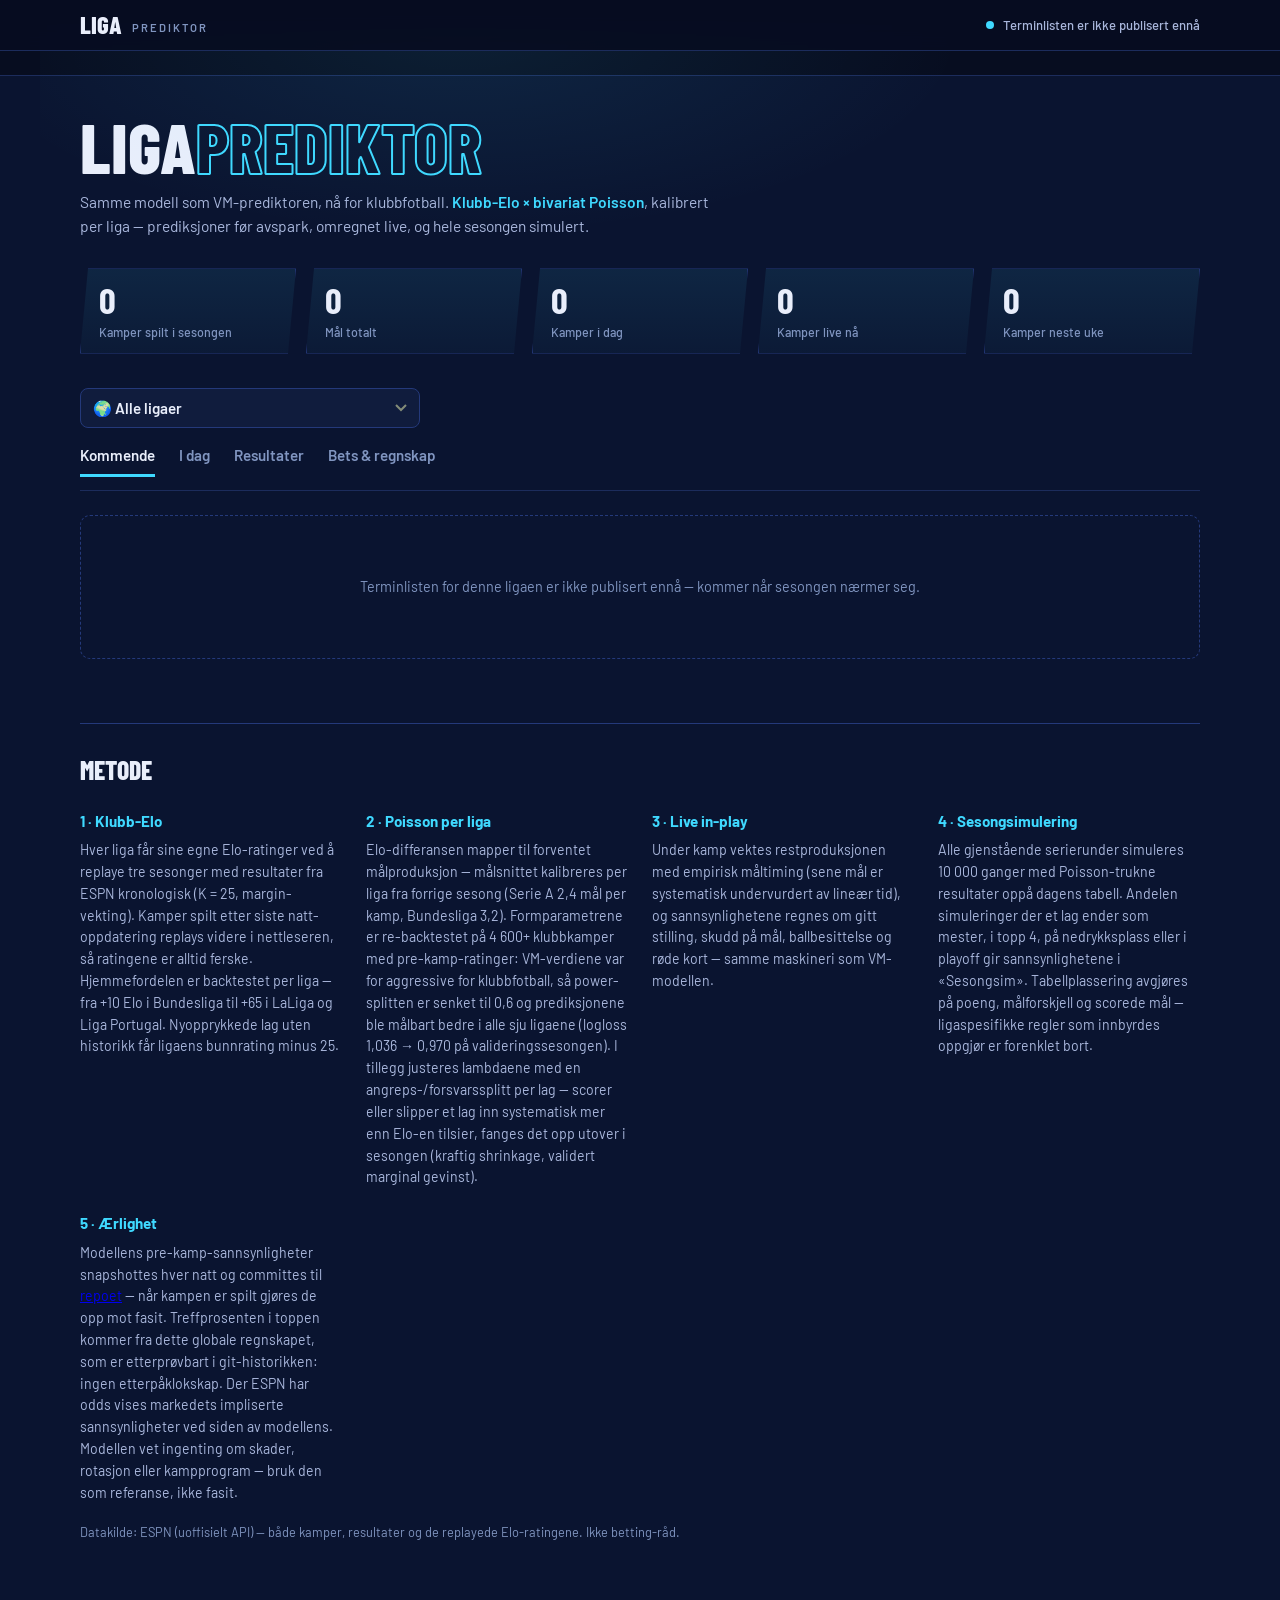
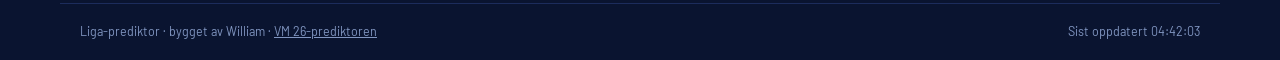
==== commit 35704ad7: "Legg til Nations League (landslag) som egen turnering - national_elo() i liga_build.py: bygger lands" ====
--- a/site/liga.html
+++ b/site/liga.html
@@ -105,6 +105,6 @@
   <div class="modal" id="modal-card" role="dialog" aria-modal="true"></div>
 </div>
 
-<script src="liga.js?v=20260923"></script>
+<script src="liga.js?v=20260923b"></script>
 </body>
 </html>
